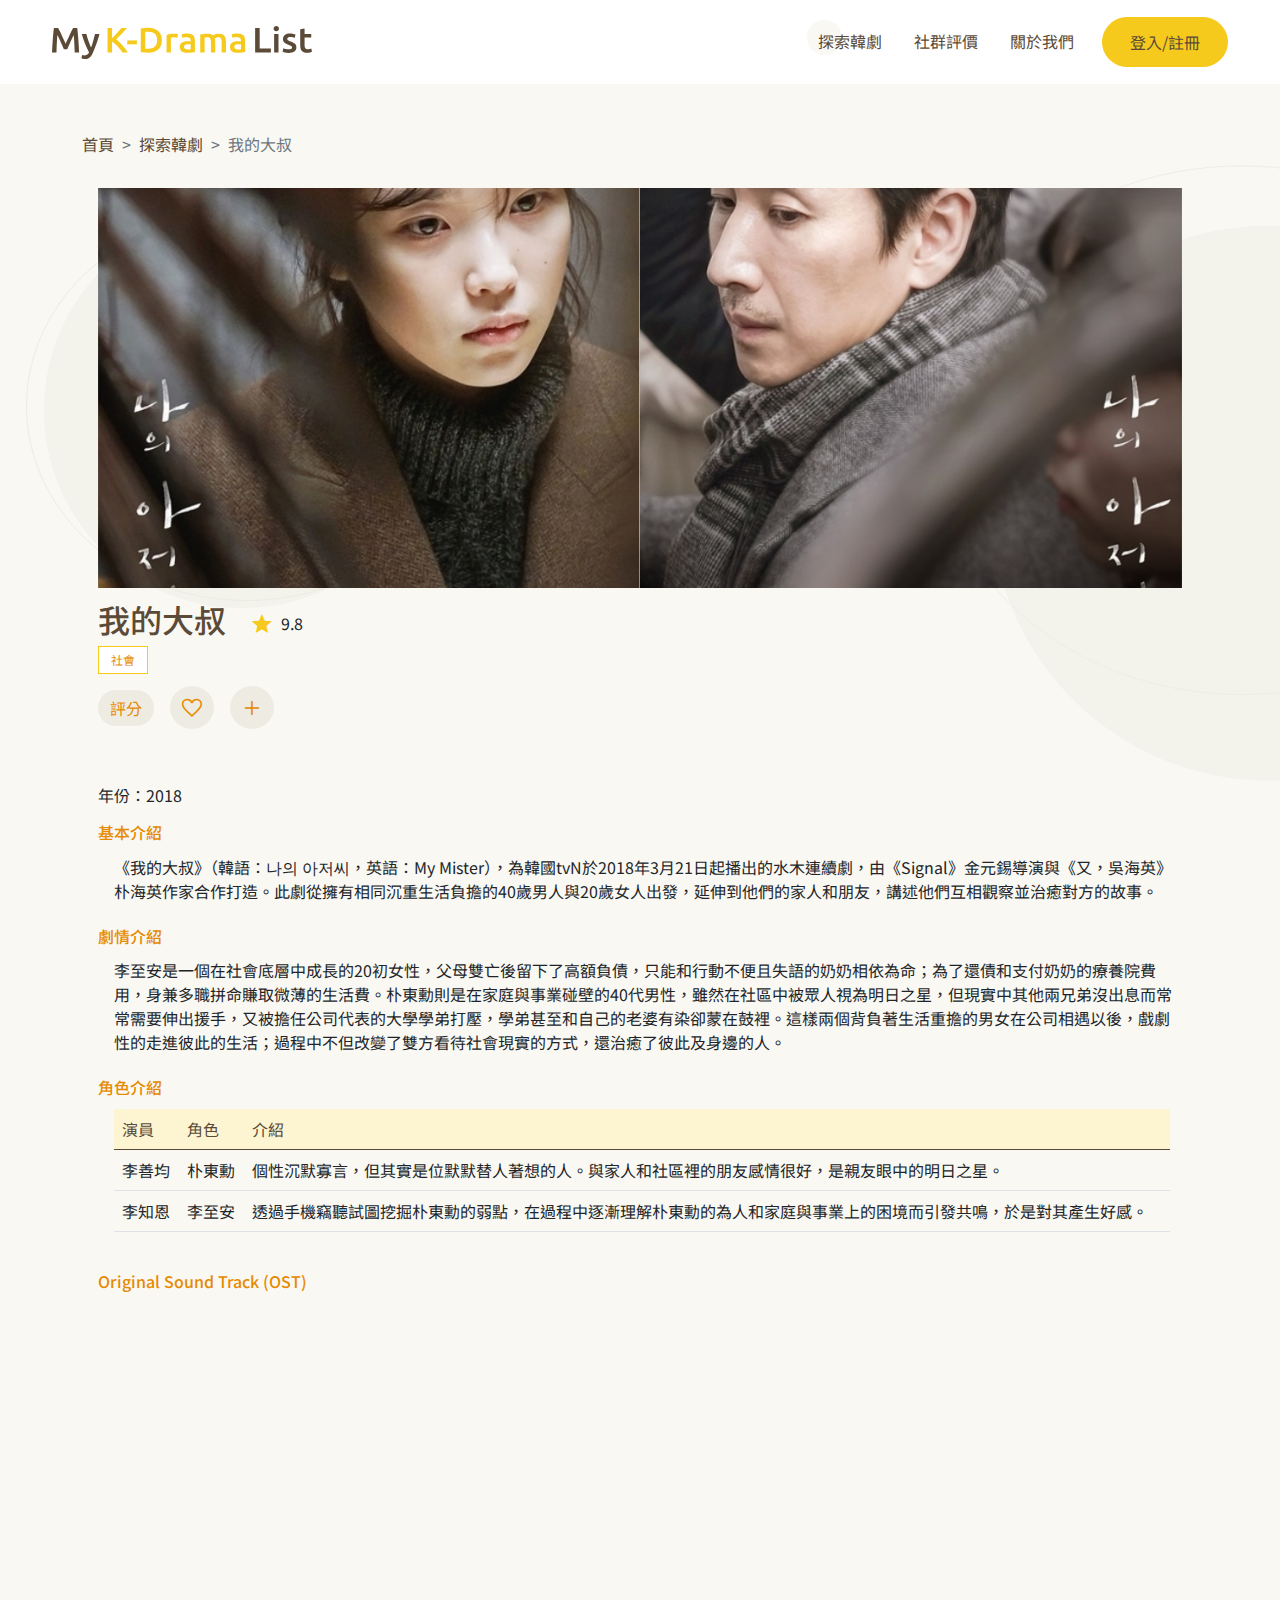
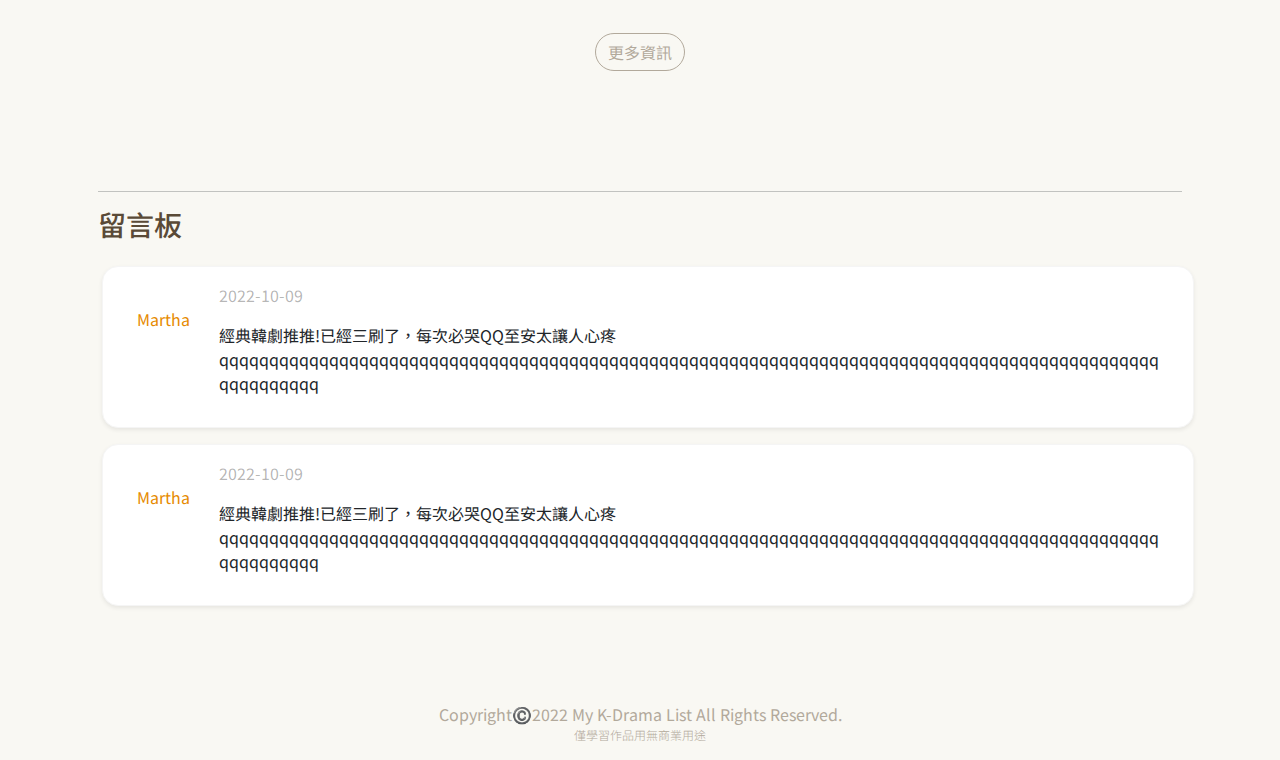
==== frontendView/dramaInfo.html @ 7f36eccb "Initial commit" ====
<!doctype html>
<html lang="en">
  <head>
    <!-- Required meta tags -->
    <meta charset="utf-8">
    <meta http-equiv="X-UA-Compatible" content="IE=edge">
    <meta name="viewport" content="width=device-width, initial-scale=1">
    <!-- <meta name="referrer" content="no-referrer"> -->
    <meta name="referrer" content="strict-origin-when-cross-origin" />
    <link rel="shortcut icon" href="../img/K-logo.ico">
    <link rel="preconnect" href="https://fonts.googleapis.com">
    <link rel="preconnect" href="https://fonts.googleapis.com">
    <link rel="preconnect" href="https://fonts.gstatic.com" crossorigin>
    <link href="https://fonts.googleapis.com/css2?family=Noto+Sans+TC:wght@300;400;500&display=swap" rel="stylesheet">
    <link rel="stylesheet" href="https://fonts.googleapis.com/css2?family=Material+Symbols+Outlined:opsz,wght,FILL,GRAD@20..48,100..700,0..1,-50..200" />
    <!-- swiper -->
    <link rel="stylesheet" href="https://cdn.jsdelivr.net/npm/swiper/swiper-bundle.min.css"/>
    <!-- Bootstrap CSS -->
    <link rel="stylesheet" href="../css/pages.css">


    <title>My K-Drama List - 探索韓劇</title>

  </head>
  <body>
    <div class="bg">
      <div class="circle1"><img src="../img/layout/Bg01.svg" alt=""></div>
      <div class="circle2"><img src="../img/layout/Bg02.svg" alt=""></div>
    </div>
    <nav class="navbar navbar-expand-lg navbar-light bg-white py-1">
        <div class="container container-nav">
          <a class="navbar-brand" href="../index.html">
            <h1 class="mb-0">My K-Drama List</h1>
          </a>
          <button class="navbar-toggler text-darkPrimary" type="button" data-bs-toggle="collapse" data-bs-target="#navbarNav" aria-controls="navbarNav" aria-expanded="false" aria-label="Toggle navigation">
            <!-- <span class="navbar-toggler-icon"></span> -->
            <div class="navbar-toggler-hamburger d-lg-none d-block"></div>
          </button>
          <!-- <button class="navbar-toggler" type="button" data-bs-toggle="collapse" data-bs-target="#navbarNavAltMarkup" aria-controls="navbarNavAltMarkup" aria-expanded="false" aria-label="Toggle navigation">
            <span class="navbar-toggler-icon"></span>
          </button> -->
          <div class="collapse navbar-collapse justify-content-end position-absolute position-lg-relative top-100 start-0 w-100 " id="navbarNav">
            <ul class="navbar-nav text-center pb-lg-0 pb-4">
              <!-- <a class="nav-link active" aria-current="page" href="#">Home</a> -->
              <li class="nav-item p-lg-0 px-2">
                <a class="nav-link py-lg-1 px-2 py-3 text-center nav-current" href="#">探索韓劇</a>
              </li>
              <li class="nav-item p-lg-0 px-2">
                <a class="nav-link py-lg-1 px-2 py-3 text-center" href="#">社群評價</a>
              </li>
              <li class="nav-item p-lg-0 px-2">
                <a class="nav-link py-lg-1 px-2 py-3 text-center" href="#">關於我們</a>
              </li>
              <li class="nav-item p-lg-0 px-2 py-1 ms-lg-1 ms-0">
                <a class="nav-link py-lg-1 px-2 py-2 btn btn-primary rounded-pill d-inline-block callToAction" href="#">登入/註冊</a>
              </li>
            </ul>
          </div>
        </div>
    </nav>

    <div class="container">
      <div class="mt-5 mb-2">
        <nav style="--bs-breadcrumb-divider: '>';" aria-label="breadcrumb">
          <ol class="breadcrumb">
            <li class="breadcrumb-item"><a href="../index.html">首頁</a></li>
            <li class="breadcrumb-item"><a href="#">探索韓劇</a></li>
            <li class="breadcrumb-item active" aria-current="page">我的大叔</li>
          </ol>
        </nav>
      </div>

      <div class="p-2">
        <div class="cardImg mb-1">
          <img src="../img/dramas/我的大叔.jpg" class="dramaImg" alt="">
        </div>
        <div class="mb-6">
          <div class="d-flex">
            <h2 class="card-title me-3">我的大叔</h2>
            <div class="d-flex align-items-center">
              <span class="material-symbols-outlined symbols-fill text-primary starIcon">
                star
              </span>
              <span>9.8</span>
            </div>
          </div>
          <a href="#" class="btn btn-outline-primary mb-1 tag">社會</a>
          <div class="d-flex justify-content-start align-items-center">
            <div>
              <a href="#" class="btn btn-outline-secondary rounded-pill me-1 bg-lightSecondary text-secondary border-0">
                <span>
                  評分
                </span>
              </a>
              <a href="#" class="btn btn-outline-secondary rounded-circle me-1 iconLightSecondary">
                <span class="material-symbols-outlined">
                  favorite
                </span>
              </a>
              <a href="#" class="btn btn-outline-secondary rounded-circle iconLightSecondary">
                <span class="material-symbols-outlined">
                  add
                </span>
              </a>
            </div>
          </div>
        </div>
        <div class="mb-11">
                      <!-- <h4>韓劇簡介</h4> -->
          <p>年份：2018</p>
          <h6 class="text-secondary mb-1">基本介紹</h6>
          <p class="ms-2 mb-3">《我的大叔》（韓語：나의 아저씨，英語：My Mister），為韓國tvN於2018年3月21日起播出的水木連續劇，由《Signal》金元錫導演與《又，吳海英》朴海英作家合作打造。此劇從擁有相同沉重生活負擔的40歲男人與20歲女人出發，延伸到他們的家人和朋友，講述他們互相觀察並治癒對方的故事。</p>
          <h6 class="text-secondary mb-1">劇情介紹</h6>
          <p class="ms-2 mb-3">李至安是一個在社會底層中成長的20初女性，父母雙亡後留下了高額負債，只能和行動不便且失語的奶奶相依為命；為了還債和支付奶奶的療養院費用，身兼多職拼命賺取微薄的生活費。朴東勳則是在家庭與事業碰壁的40代男性，雖然在社區中被眾人視為明日之星，但現實中其他兩兄弟沒出息而常常需要伸出援手，又被擔任公司代表的大學學弟打壓，學弟甚至和自己的老婆有染卻蒙在鼓裡。這樣兩個背負著生活重擔的男女在公司相遇以後，戲劇性的走進彼此的生活；過程中不但改變了雙方看待社會現實的方式，還治癒了彼此及身邊的人。</p>
          <h6 class="text-secondary mb-1">角色介紹</h6>
          <div class="table-responsive ms-2 me-1 mb-3">
            <table class="table">
              <thead>
                <tr class="table-primary">
                  <th scope="col" >演員</th>
                  <th scope="col" >角色</th>
                  <th scope="col">介紹</th>
                </tr>
              </thead>
              <tbody>
                <tr>
                  <td>李善均</td>
                  <td>朴東勳</td>
                  <td>個性沉默寡言，但其實是位默默替人著想的人。與家人和社區裡的朋友感情很好，是親友眼中的明日之星。
                  </td>
                </tr>
                <tr>
                  <td>李知恩</td>
                  <td>李至安</td>
                  <td>透過手機竊聽試圖挖掘朴東勳的弱點，在過程中逐漸理解朴東勳的為人和家庭與事業上的困境而引發共鳴，於是對其產生好感。</td>
                </tr>
              </tbody>
            </table>
          </div>
          <h6 class="text-secondary mb-1">Original Sound Track (OST)</h6>
          <div class="row mb-4">
            <div class="col-lg-6 col-12">
              <div class="video-container ms-2">
                <iframe width="560" height="315" src="https://www.youtube.com/embed/f2Pee5hnO-E?rel=0" title="YouTube video player" frameborder="0" allow="accelerometer; autoplay; clipboard-write; encrypted-media; gyroscope; picture-in-picture" allowfullscreen></iframe>
            </div>
            </div>
          </div>
          <p class="text-center"><a href="https://zh.m.wikipedia.org/zh-tw/%E6%88%91%E7%9A%84%E5%A4%A7%E5%8F%94" target="_blank" class="btn btn-outline-darkSecondary rounded-pill">更多資訊</a></p>
          
        </div>
          <hr>
        <div class="mb-7">
            <h3 class="mb-3">留言板</h3>
            <ul class="ps-2">
              <li class="row card shadow-sm flex-row p-2 mb-2">
                <div class="col-lg-1 col-md-2 col-3"> 
                  <img src="https://www.fakepersongenerator.com/Face/female/female1022151859741.jpg" alt="" class="rounded-circle mb-1">
                  <p class="text-center text-secondary mb-0">Martha</p>
                </div>
                <div class="col-lg-11 col-md-10 col-9">
                  <p class="text-muted">2022-10-09</p>
                  <p class="text-break">經典韓劇推推!已經三刷了，每次必哭QQ至安太讓人心疼qqqqqqqqqqqqqqqqqqqqqqqqqqqqqqqqqqqqqqqqqqqqqqqqqqqqqqqqqqqqqqqqqqqqqqqqqqqqqqqqqqqqqqqqqqqqqqqqqqqqqqqq</p>
                </div>
  
  
              </li>
              <li class="row card shadow-sm flex-row p-2 mb-2">
                <div class="col-lg-1 col-md-2 col-3"> 
                  <img src="https://www.fakepersongenerator.com/Face/female/female1022151859741.jpg" alt="" class="rounded-circle mb-1">
                  <p class="text-center text-secondary mb-0">Martha</p>
                </div>
                <div class="col-lg-11 col-md-10 col-9">
                  <p class="text-muted">2022-10-09</p>
                  <p class="text-break">經典韓劇推推!已經三刷了，每次必哭QQ至安太讓人心疼qqqqqqqqqqqqqqqqqqqqqqqqqqqqqqqqqqqqqqqqqqqqqqqqqqqqqqqqqqqqqqqqqqqqqqqqqqqqqqqqqqqqqqqqqqqqqqqqqqqqqqqq</p>
                </div>
  
  
              </li>
  
              <!-- <div class="col-12 card mb-3">
                <div class="row g-0">
                  <div class="col-md-4">
                    <img src="..." alt="...">
                  </div>
                  <div class="col-md-8">
                    <div class="card-body">
                      <h5 class="card-title">Card title</h5>
                      <p class="card-text">This is a wider card with supporting text below as a natural lead-in to additional content. This content is a little bit longer.</p>
                      <p class="card-text"><small class="text-muted">Last updated 3 mins ago</small></p>
                    </div>
                  </div>
                </div>
              </div> -->
            </ul>
        </div>





      </div>


    </div>


    <!-- footer -->
    <div class="container-fluid py-2">
      <div class="text-center text-darkSecondary">
        <p class="fs-6 mb-0">Copyright©️2022 My K-Drama List All Rights Reserved.</p>
        <p class="fs-7 fw-light mb-0">僅學習作品用無商業用途</p>
      </div>
      <!-- <p class="text-center fs-6 text-darkSecondary mb-0">Copyright©️2022 My K-Drama List All Rights Reserved.</p> -->
    </div>

    <!-- Option 1: Bootstrap Bundle with Popper -->
    <script src="https://cdn.jsdelivr.net/npm/bootstrap@5.0.2/dist/js/bootstrap.bundle.min.js" integrity="sha384-MrcW6ZMFYlzcLA8Nl+NtUVF0sA7MsXsP1UyJoMp4YLEuNSfAP+JcXn/tWtIaxVXM" crossorigin="anonymous"></script>

    <!-- Option 2: Separate Popper and Bootstrap JS -->
    <!--
    <script src="https://cdn.jsdelivr.net/npm/@popperjs/core@2.9.2/dist/umd/popper.min.js" integrity="sha384-IQsoLXl5PILFhosVNubq5LC7Qb9DXgDA9i+tQ8Zj3iwWAwPtgFTxbJ8NT4GN1R8p" crossorigin="anonymous"></script>
    <script src="https://cdn.jsdelivr.net/npm/bootstrap@5.0.2/dist/js/bootstrap.min.js" integrity="sha384-cVKIPhGWiC2Al4u+LWgxfKTRIcfu0JTxR+EQDz/bgldoEyl4H0zUF0QKbrJ0EcQF" crossorigin="anonymous"></script>
    -->
    
    <!-- Swiper JS -->
    <script src="https://cdn.jsdelivr.net/npm/swiper/swiper-bundle.min.js"></script>

    <script src="https://cdn.jsdelivr.net/npm/axios/dist/axios.min.js"></script>
    
    <script type="module" src="../js/page-animation.js"></script>
    <script src="../js/helpers/api.js"></script>
    <script type="module" src="../js/all.js"></script>
  </body>
</html>
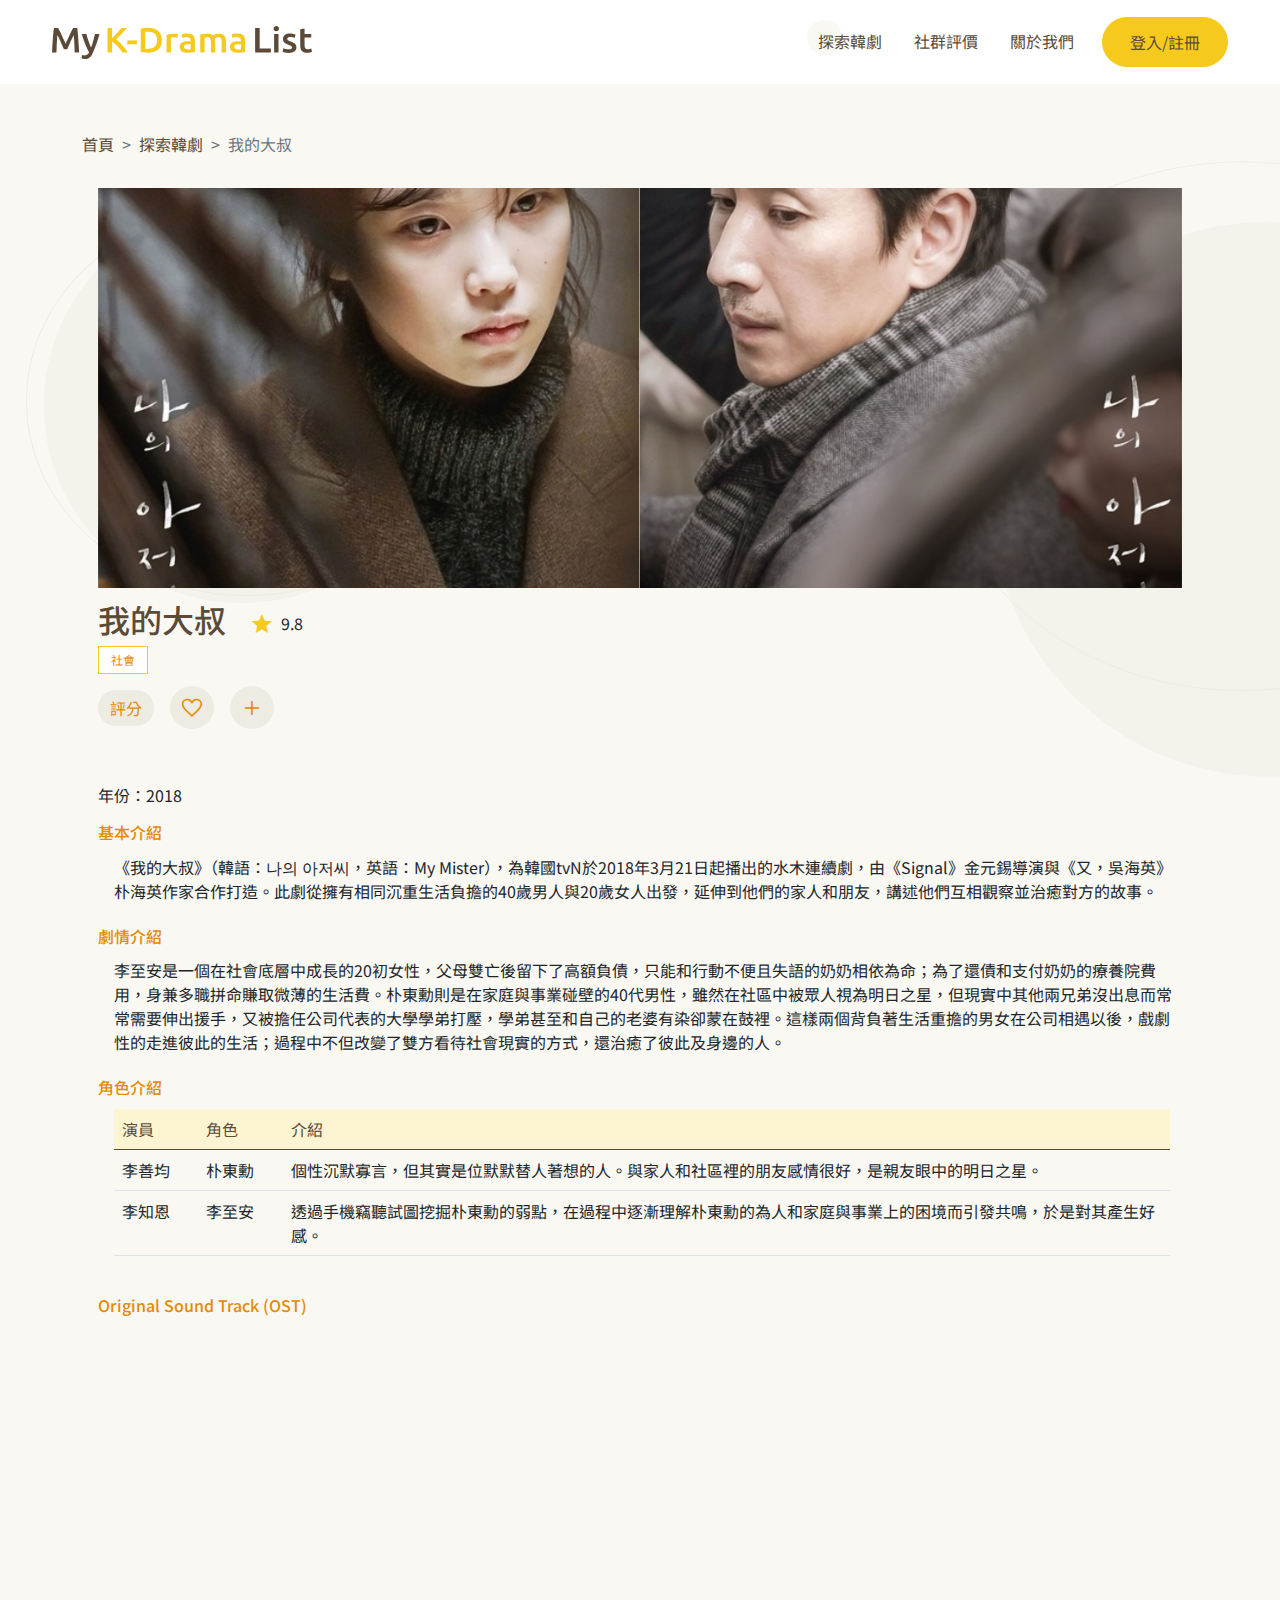
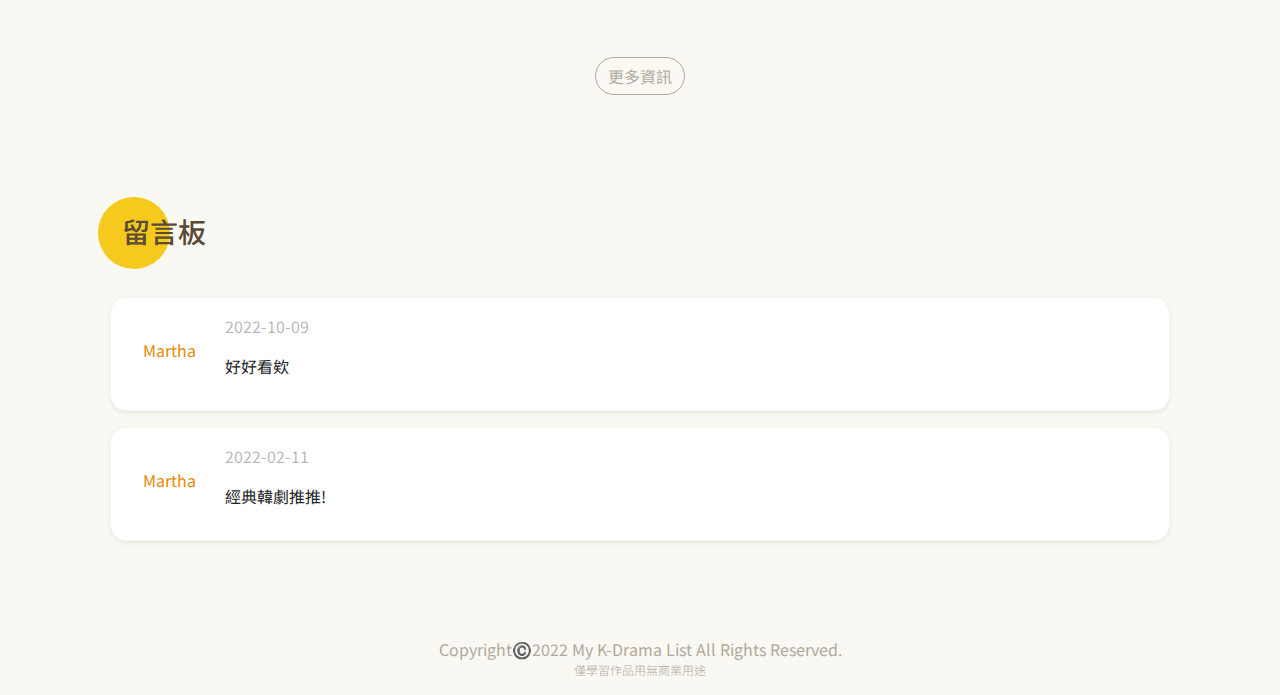
==== commit cc1f37b3: "新增dramaInfo.js的功能" ====
--- a/frontendView/dramaInfo.html
+++ b/frontendView/dramaInfo.html
@@ -65,48 +65,50 @@
           <ol class="breadcrumb">
             <li class="breadcrumb-item"><a href="../index.html">首頁</a></li>
             <li class="breadcrumb-item"><a href="#">探索韓劇</a></li>
-            <li class="breadcrumb-item active" aria-current="page">我的大叔</li>
+            <li class="breadcrumb-item active" aria-current="page" data-title>我的大叔</li>
           </ol>
         </nav>
       </div>
 
       <div class="p-2">
-        <div class="cardImg mb-1">
-          <img src="../img/dramas/我的大叔.jpg" class="dramaImg" alt="">
-        </div>
-        <div class="mb-6">
-          <div class="d-flex">
-            <h2 class="card-title me-3">我的大叔</h2>
-            <div class="d-flex align-items-center">
-              <span class="material-symbols-outlined symbols-fill text-primary starIcon">
-                star
-              </span>
-              <span>9.8</span>
-            </div>
-          </div>
-          <a href="#" class="btn btn-outline-primary mb-1 tag">社會</a>
-          <div class="d-flex justify-content-start align-items-center">
-            <div>
-              <a href="#" class="btn btn-outline-secondary rounded-pill me-1 bg-lightSecondary text-secondary border-0">
-                <span>
-                  評分
+        <div class="dramaTitle">
+          <div class="cardImg mb-1">
+            <img src="../img/dramas/我的大叔.jpg" class="dramaImg" alt="">
+          </div>
+          <div class="mb-6">
+            <div class="d-flex">
+              <h2 class="card-title me-3">我的大叔</h2>
+              <div class="d-flex align-items-center">
+                <span class="material-symbols-outlined symbols-fill text-primary starIcon">
+                  star
                 </span>
-              </a>
-              <a href="#" class="btn btn-outline-secondary rounded-circle me-1 iconLightSecondary">
-                <span class="material-symbols-outlined">
-                  favorite
-                </span>
-              </a>
-              <a href="#" class="btn btn-outline-secondary rounded-circle iconLightSecondary">
-                <span class="material-symbols-outlined">
-                  add
-                </span>
-              </a>
-            </div>
-          </div>
-        </div>
-        <div class="mb-11">
-                      <!-- <h4>韓劇簡介</h4> -->
+                <span>9.8</span>
+              </div>
+            </div>
+            <a href="#" class="btn btn-outline-primary mb-1 tag">社會</a>
+            <div class="d-flex justify-content-start align-items-center">
+              <div>
+                <a href="#" class="btn btn-outline-secondary rounded-pill me-1 bg-lightSecondary text-secondary border-0">
+                  <span>
+                    評分
+                  </span>
+                </a>
+                <a href="#" class="btn btn-outline-secondary rounded-circle me-1 iconLightSecondary">
+                  <span class="material-symbols-outlined">
+                    favorite
+                  </span>
+                </a>
+                <a href="#" class="btn btn-outline-secondary rounded-circle iconLightSecondary">
+                  <span class="material-symbols-outlined">
+                    add
+                  </span>
+                </a>
+              </div>
+            </div>
+          </div>
+        </div>
+        <div class="mb-11 dramaInfo">
+          <!-- <h4>韓劇簡介</h4> -->
           <p>年份：2018</p>
           <h6 class="text-secondary mb-1">基本介紹</h6>
           <p class="ms-2 mb-3">《我的大叔》（韓語：나의 아저씨，英語：My Mister），為韓國tvN於2018年3月21日起播出的水木連續劇，由《Signal》金元錫導演與《又，吳海英》朴海英作家合作打造。此劇從擁有相同沉重生活負擔的40歲男人與20歲女人出發，延伸到他們的家人和朋友，講述他們互相觀察並治癒對方的故事。</p>
@@ -117,9 +119,9 @@
             <table class="table">
               <thead>
                 <tr class="table-primary">
-                  <th scope="col" >演員</th>
-                  <th scope="col" >角色</th>
-                  <th scope="col">介紹</th>
+                  <th scope="col" width="8%">演員</th>
+                  <th scope="col" width="8%">角色</th>
+                  <th scope="col" width="84%">介紹</th>
                 </tr>
               </thead>
               <tbody>
@@ -137,6 +139,7 @@
               </tbody>
             </table>
           </div>
+          
           <h6 class="text-secondary mb-1">Original Sound Track (OST)</h6>
           <div class="row mb-4">
             <div class="col-lg-6 col-12">
@@ -145,13 +148,12 @@
             </div>
             </div>
           </div>
-          <p class="text-center"><a href="https://zh.m.wikipedia.org/zh-tw/%E6%88%91%E7%9A%84%E5%A4%A7%E5%8F%94" target="_blank" class="btn btn-outline-darkSecondary rounded-pill">更多資訊</a></p>
-          
-        </div>
-          <hr>
+          <div class="text-center"><a href="https://zh.m.wikipedia.org/zh-tw/%E6%88%91%E7%9A%84%E5%A4%A7%E5%8F%94" target="_blank" class="btn btn-outline-darkSecondary rounded-pill">更多資訊</a></div>
+        </div>
+          <!-- <hr> -->
         <div class="mb-7">
-            <h3 class="mb-3">留言板</h3>
-            <ul class="ps-2">
+            <h3 class="smalltitle ps-3 my-5">留言板</h3>
+            <ul class="px-3">
               <li class="row card shadow-sm flex-row p-2 mb-2">
                 <div class="col-lg-1 col-md-2 col-3"> 
                   <img src="https://www.fakepersongenerator.com/Face/female/female1022151859741.jpg" alt="" class="rounded-circle mb-1">
@@ -159,7 +161,7 @@
                 </div>
                 <div class="col-lg-11 col-md-10 col-9">
                   <p class="text-muted">2022-10-09</p>
-                  <p class="text-break">經典韓劇推推!已經三刷了，每次必哭QQ至安太讓人心疼qqqqqqqqqqqqqqqqqqqqqqqqqqqqqqqqqqqqqqqqqqqqqqqqqqqqqqqqqqqqqqqqqqqqqqqqqqqqqqqqqqqqqqqqqqqqqqqqqqqqqqqq</p>
+                  <p class="text-break">好好看欸</p>
                 </div>
   
   
@@ -170,8 +172,8 @@
                   <p class="text-center text-secondary mb-0">Martha</p>
                 </div>
                 <div class="col-lg-11 col-md-10 col-9">
-                  <p class="text-muted">2022-10-09</p>
-                  <p class="text-break">經典韓劇推推!已經三刷了，每次必哭QQ至安太讓人心疼qqqqqqqqqqqqqqqqqqqqqqqqqqqqqqqqqqqqqqqqqqqqqqqqqqqqqqqqqqqqqqqqqqqqqqqqqqqqqqqqqqqqqqqqqqqqqqqqqqqqqqqq</p>
+                  <p class="text-muted">2022-02-11</p>
+                  <p class="text-break">經典韓劇推推!</p>
                 </div>
   
   
@@ -229,6 +231,6 @@
     
     <script type="module" src="../js/page-animation.js"></script>
     <script src="../js/helpers/api.js"></script>
-    <script type="module" src="../js/all.js"></script>
+    <script type="module" src="../js/dramaInfo.js"></script>
   </body>
 </html>